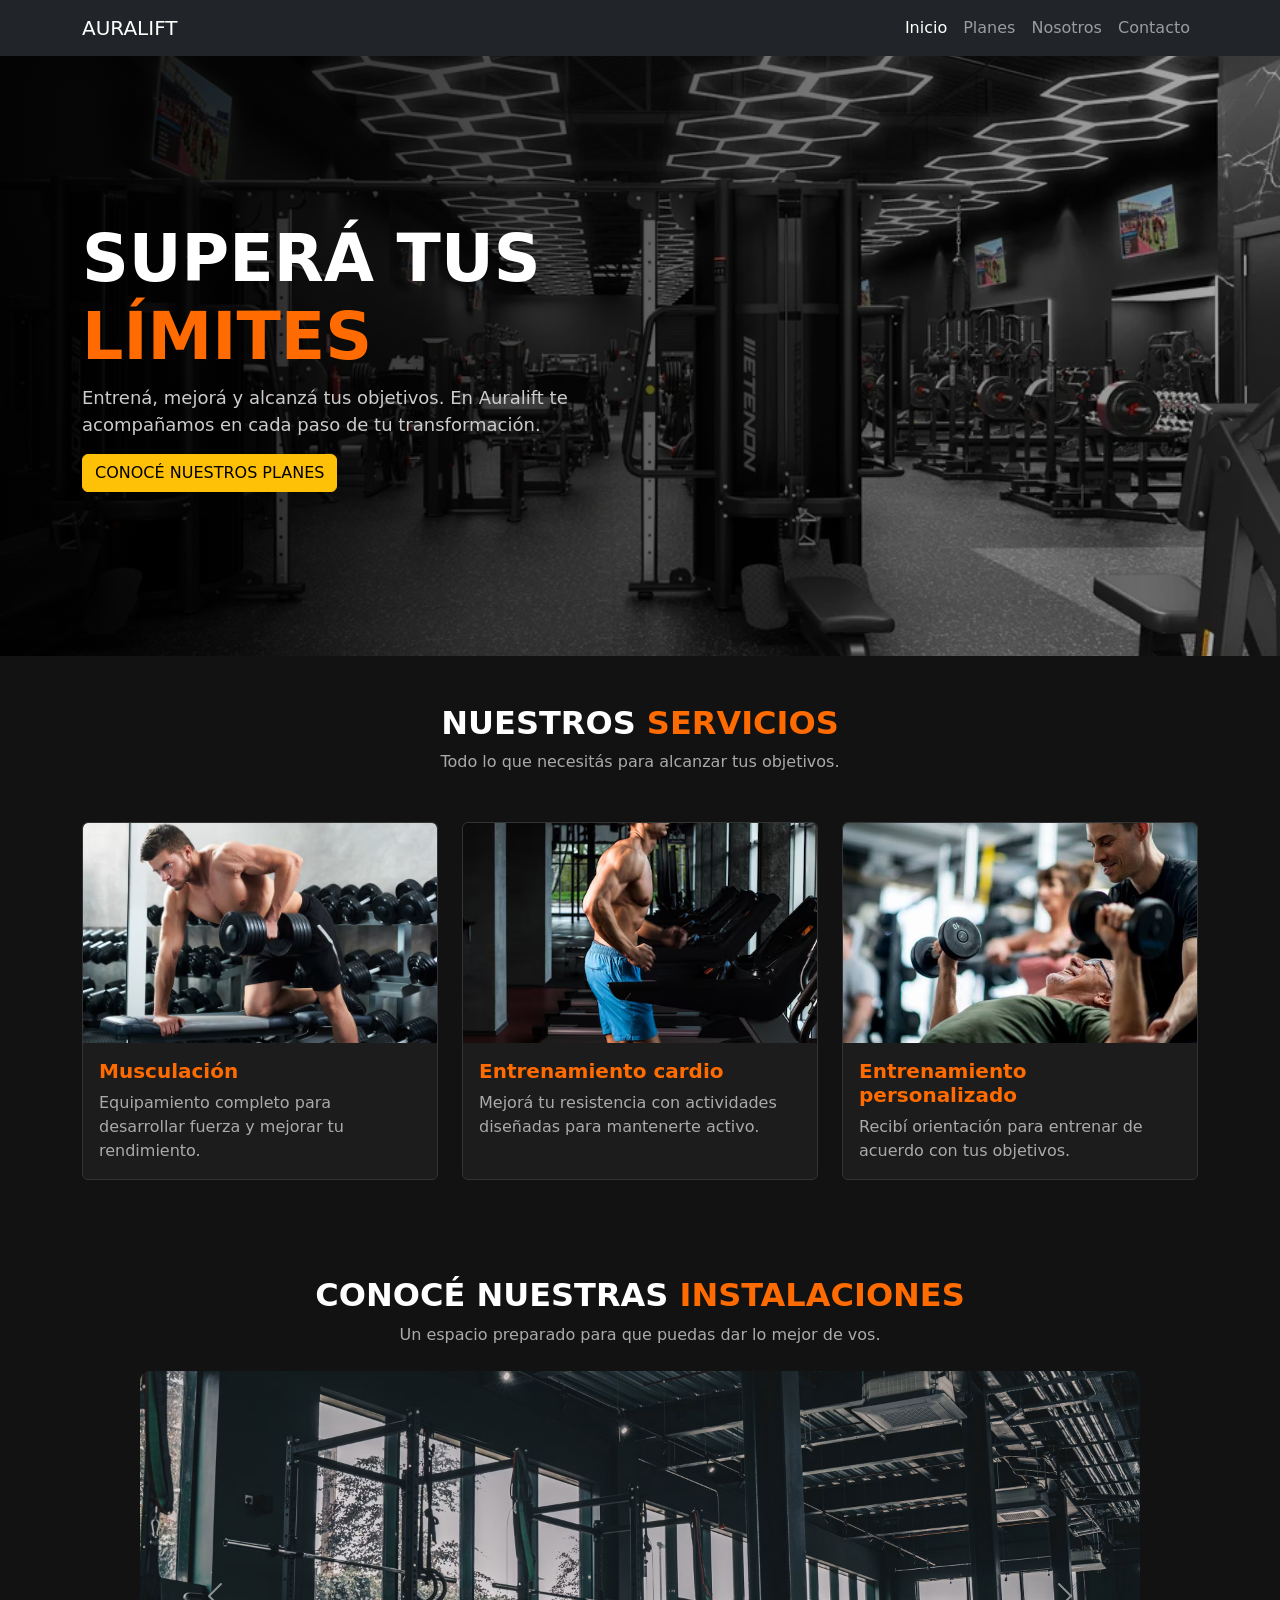
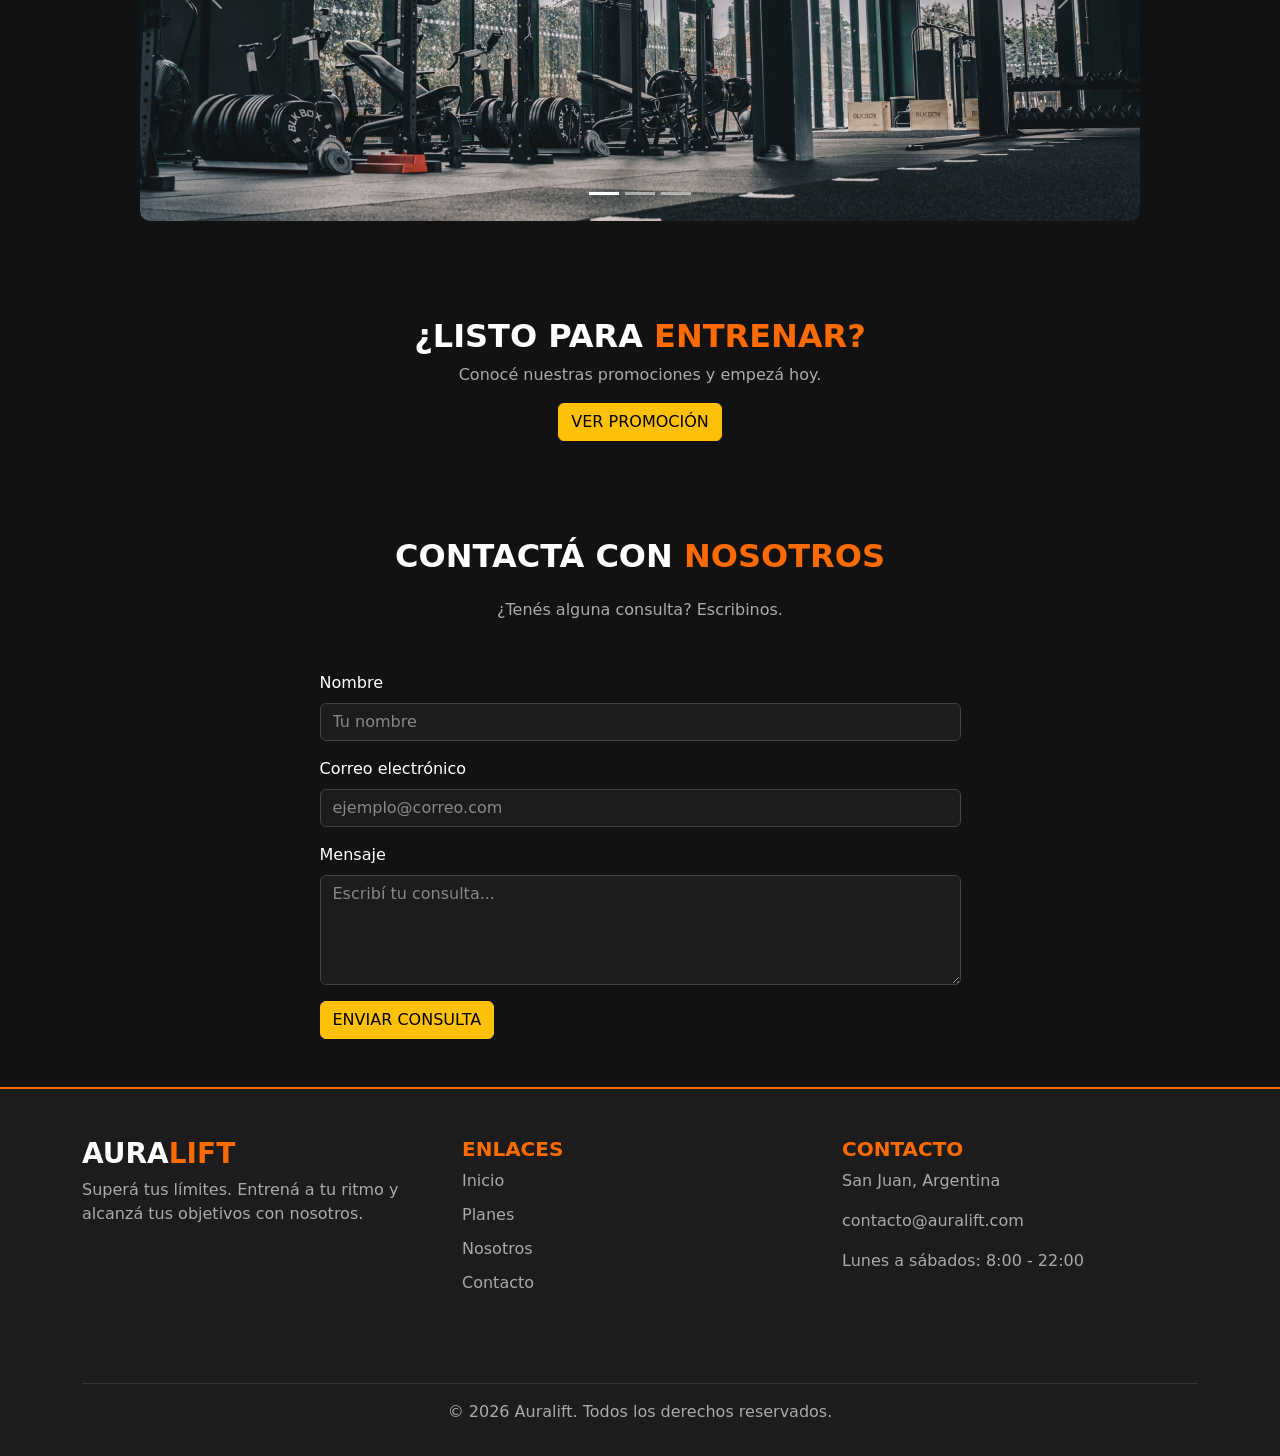
==== index.html @ 7c5eb2bb "Add files via upload" ====
<!DOCTYPE html>
<html lang="es">

<head>
    <meta charset="UTF-8">
    <meta name="viewport" content="width=device-width, initial-scale=1.0">

    <title>Auralift | Gimnasio</title>

    <link href="https://cdn.jsdelivr.net/npm/bootstrap@5.3.8/dist/css/bootstrap.min.css" rel="stylesheet">

    <link rel="stylesheet" href="css/estilos.css">
</head>

<body>

<nav class="navbar navbar-expand-lg navbar-dark bg-dark">
    <div class="container">

        <a class="navbar-brand" href="index.html">
            AURALIFT
        </a>

        <button class="navbar-toggler" type="button"
            data-bs-toggle="collapse"
            data-bs-target="#menuPrincipal">

            <span class="navbar-toggler-icon"></span>

        </button>

        <div class="collapse navbar-collapse" id="menuPrincipal">

            <ul class="navbar-nav ms-auto">

                <li class="nav-item">
                    <a class="nav-link active" href="index.html">Inicio</a>
                </li>

                <li class="nav-item">
                    <a class="nav-link" href="planes.html">Planes</a>
                </li>

                <li class="nav-item">
                    <a class="nav-link" href="nosotros.html">Nosotros</a>
                </li>

                <li class="nav-item">
                    <a class="nav-link" href="contacto.html">Contacto</a>
                </li>

            </ul>

        </div>

    </div>
</nav>
<header class="hero">

    <div class="container">
        <div class="row align-items-center">

            <div class="col-lg-7">

                <h1>
                    SUPERÁ TUS
                    <span>LÍMITES</span>
                </h1>

                <p>
                    Entrená, mejorá y alcanzá tus objetivos.
                    En Auralift te acompañamos en cada paso
                    de tu transformación.
                </p>

                <a href="planes.html" class="btn btn-warning">
                    CONOCÉ NUESTROS PLANES
                </a>

            </div>

        </div>
    </div>

</header>
<section class="servicios py-5">

    <div class="container">

        <div class="text-center mb-5">
            <h2>NUESTROS <span>SERVICIOS</span></h2>
            <p>Todo lo que necesitás para alcanzar tus objetivos.</p>
        </div>

        <div class="row g-4">

            <div class="col-md-4">
                <div class="card servicio-card h-100">
                    <img src="img/musculacion.jpg" class="card-img-top" alt="Área de musculación">

                    <div class="card-body">
                        <h5 class="card-title">Musculación</h5>
                        <p class="card-text">
                            Equipamiento completo para desarrollar
                            fuerza y mejorar tu rendimiento.
                        </p>
                    </div>
                </div>
            </div>

            <div class="col-md-4">
                <div class="card servicio-card h-100">
                    <img src="img/cardio.jpg" class="card-img-top" alt="Área de cardio">

                    <div class="card-body">
                        <h5 class="card-title">Entrenamiento cardio</h5>
                        <p class="card-text">
                            Mejorá tu resistencia con actividades
                            diseñadas para mantenerte activo.
                        </p>
                    </div>
                </div>
            </div>

            <div class="col-md-4">
                <div class="card servicio-card h-100">
                    <img src="img/entrenador.jpg" class="card-img-top" alt="Entrenamiento personalizado">

                    <div class="card-body">
                        <h5 class="card-title">Entrenamiento personalizado</h5>
                        <p class="card-text">
                            Recibí orientación para entrenar
                            de acuerdo con tus objetivos.
                        </p>
                    </div>
                </div>
            </div>

        </div>

    </div>

</section>
<section class="galeria py-5">

    <div class="container">

        <div class="text-center mb-4">
            <h2>CONOCÉ NUESTRAS <span>INSTALACIONES</span></h2>
            <p>Un espacio preparado para que puedas dar lo mejor de vos.</p>
        </div>

        <div id="carruselAuralift" class="carousel slide" data-bs-ride="carousel">

            <div class="carousel-indicators">

                <button type="button" data-bs-target="#carruselAuralift"
                    data-bs-slide-to="0" class="active"></button>

                <button type="button" data-bs-target="#carruselAuralift"
                    data-bs-slide-to="1"></button>

                <button type="button" data-bs-target="#carruselAuralift"
                    data-bs-slide-to="2"></button>

            </div>

            <div class="carousel-inner">

                <div class="carousel-item active">
                    <img src="img/galeria1.jpg" class="d-block w-100"
                        alt="Instalaciones del gimnasio">
                </div>

                <div class="carousel-item">
                    <img src="img/galeria2.jpg" class="d-block w-100"
                        alt="Equipamiento de musculación">
                </div>

                <div class="carousel-item">
                    <img src="img/galeria3.jpg" class="d-block w-100"
                        alt="Zona de entrenamiento">
                </div>

            </div>

            <button class="carousel-control-prev" type="button"
                data-bs-target="#carruselAuralift" data-bs-slide="prev">

                <span class="carousel-control-prev-icon"></span>

            </button>

            <button class="carousel-control-next" type="button"
                data-bs-target="#carruselAuralift" data-bs-slide="next">

                <span class="carousel-control-next-icon"></span>

            </button>

        </div>

    </div>

</section>
<section class="promocion py-5 text-center">

    <div class="container">

        <h2>¿LISTO PARA <span>ENTRENAR?</span></h2>

        <p>Conocé nuestras promociones y empezá hoy.</p>

        <button type="button" class="btn btn-warning"
            data-bs-toggle="modal"
            data-bs-target="#modalPromocion">
            VER PROMOCIÓN
        </button>

    </div>

</section>


<div class="modal fade" id="modalPromocion" tabindex="-1">

    <div class="modal-dialog modal-dialog-centered">

        <div class="modal-content">

            <div class="modal-header">
                <h5 class="modal-title">PROMOCIÓN AURALIFT</h5>

                <button type="button" class="btn-close"
                    data-bs-dismiss="modal"></button>
            </div>

            <div class="modal-body">
                ¡Empezá a entrenar con nosotros!

                Consultá nuestros planes y encontrá
                la membresía ideal para vos.
            </div>

            <div class="modal-footer">

                <a href="planes.html" class="btn btn-warning">
                    VER PLANES
                </a>

                <button type="button" class="btn btn-secondary"
                    data-bs-dismiss="modal">
                    CERRAR
                </button>

            </div>

        </div>

    </div>

</div> 
<section class="contacto py-5">

    <div class="container">

        <div class="text-center mb-5">
            <h2>CONTACTÁ CON <span>NOSOTROS</span></h2>
            <p>¿Tenés alguna consulta? Escribinos.</p>
        </div>

        <div class="row justify-content-center">

            <div class="col-lg-7">

                <form>

                    <div class="mb-3">
                        <label for="nombre" class="form-label">Nombre</label>
                        <input type="text" class="form-control"
                            id="nombre" placeholder="Tu nombre" required>
                    </div>

                    <div class="mb-3">
                        <label for="email" class="form-label">Correo electrónico</label>
                        <input type="email" class="form-control"
                            id="email" placeholder="ejemplo@correo.com" required>
                    </div>

                    <div class="mb-3">
                        <label for="mensaje" class="form-label">Mensaje</label>
                        <textarea class="form-control" id="mensaje"
                            rows="4" placeholder="Escribí tu consulta..." required></textarea>
                    </div>

                    <button type="submit" class="btn btn-warning">
                        ENVIAR CONSULTA
                    </button>

                </form>

            </div>

        </div>

    </div>

</section>
<footer class="footer">

    <div class="container">

        <div class="row py-5">

            <div class="col-md-4 mb-4">
                <h3>AURA<span>LIFT</span></h3>
                <p>
                    Superá tus límites. Entrená a tu ritmo
                    y alcanzá tus objetivos con nosotros.
                </p>
            </div>

            <div class="col-md-4 mb-4">
                <h5>ENLACES</h5>

                <ul class="footer-links">
                    <li><a href="index.html">Inicio</a></li>
                    <li><a href="planes.html">Planes</a></li>
                    <li><a href="nosotros.html">Nosotros</a></li>
                    <li><a href="contacto.html">Contacto</a></li>
                </ul>
            </div>

            <div class="col-md-4 mb-4">
                <h5>CONTACTO</h5>
                <p>San Juan, Argentina</p>
                <p>contacto@auralift.com</p>
                <p>Lunes a sábados: 8:00 - 22:00</p>
            </div>

        </div>

        <div class="footer-bottom text-center py-3">
            <p>© 2026 Auralift. Todos los derechos reservados.</p>
        </div>

    </div>

</footer>
<script src="https://cdn.jsdelivr.net/npm/bootstrap@5.3.8/dist/js/bootstrap.bundle.min.js"></script>
    <script src="js/script.js"></script>

</body>

</html>
---- css/estilos.css ----
body {
    background-color: #121212;
    color: #ffffff;
}

.hero {
    min-height: 600px;
    display: flex;
    align-items: center;

    background-image:
        linear-gradient(
            to right,
            rgba(0, 0, 0, 0.95),
            rgba(0, 0, 0, 0.3)
        ),
        url("../img/gimnasio.jpg");

    background-size: cover;
    background-position: center;
}

.hero h1 {
    font-size: 65px;
    font-weight: 800;
}

.hero h1 span {
    color: #ff6b00;
}

.hero p {
    font-size: 18px;
    color: #cccccc;
    max-width: 500px;
}
.servicios h2 {
    font-weight: 800;
}

.servicios h2 span {
    color: #ff6b00;
}

.servicios p {
    color: #aaaaaa;
}

.servicio-card {
    background-color: #1c1c1c;
    color: white;
    border: 1px solid #333333;
    overflow: hidden;
}

.servicio-card img {
    height: 220px;
    object-fit: cover;
}

.servicio-card .card-title {
    color: #ff6b00;
    font-weight: bold;
}
.galeria h2 {
    font-weight: 800;
}

.galeria h2 span {
    color: #ff6b00;
}

.galeria p {
    color: #aaaaaa;
}

.galeria .carousel {
    max-width: 1000px;
    margin: auto;
}

.galeria .carousel-item img {
    height: 450px;
    object-fit: cover;
    border-radius: 10px;
}
.footer {
    background-color: #1c1c1c;
    border-top: 2px solid #ff6b00;
}

.footer h3 {
    font-weight: 800;
}

.footer h3 span {
    color: #ff6b00;
}

.footer h5 {
    color: #ff6b00;
    font-weight: bold;
}

.footer p {
    color: #aaaaaa;
}

.footer-links {
    list-style: none;
    padding: 0;
}

.footer-links li {
    margin-bottom: 10px;
}

.footer-links a {
    color: #aaaaaa;
    text-decoration: none;
    transition: color 0.3s;
}

.footer-links a:hover {
    color: #ff6b00;
}

.footer-bottom {
    border-top: 1px solid #333333;
}
.promocion h2 {
    font-weight: 800;
}

.promocion h2 span {
    color: #ff6b00;
}

.promocion p {
    color: #aaaaaa;
}

.modal-content {
    background-color: #1c1c1c;
    color: white;
    border: 1px solid #ff6b00;
}

.modal-header,
.modal-footer {
    border-color: #333333;
}

.modal-title {
    color: #ff6b00;
    font-weight: bold;
}
.contacto h2 {
    font-weight: 800;
}

.contacto h2 span {
    color: #ff6b00;
}

.contacto p {
    color: #aaaaaa;
}

.contacto .form-label {
    color: white;
}

.contacto .form-control {
    background-color: #1c1c1c;
    border: 1px solid #444444;
    color: white;
}

.contacto .form-control:focus {
    border-color: #ff6b00;
    box-shadow: 0 0 5px rgba(255, 107, 0, 0.5);
}

.contacto .form-control::placeholder {
    color: #888888;
}
/* Planes */
/* ENCABEZADO DE PLANES */

.planes-header h1 {
    font-size: 45px;
    font-weight: 800;
}

.planes-header h1 span {
    color: #ff6b00;
}

.planes-header p {
    color: #aaaaaa;
}


/* TARJETAS DE PLANES */

.plan-card {
    background-color: #1c1c1c;
    color: white;
    border: 1px solid #333333;
    transition: transform 0.3s, border-color 0.3s;
}

.plan-card:hover {
    transform: translateY(-8px);
    border-color: #ff6b00;
}

.plan-card h3 {
    color: #ff6b00;
    font-weight: 800;
}

.plan-card h2 {
    font-size: 38px;
    font-weight: bold;
}

.plan-card .periodo {
    color: #aaaaaa;
}

.plan-card ul {
    list-style: none;
    padding: 0;
    margin: 25px 0;
}

.plan-card li {
    margin-bottom: 15px;
}

.plan-card hr {
    border-color: #555555;
}

.plan-destacado {
    border: 2px solid #ff6b00;
}

/* ===== PAGINA NOSOTROS ===== */

.nosotros-hero {
    padding: 100px 0;
}

.nosotros-hero h1 {
    font-size: 3rem;
    font-weight: bold;
    margin-bottom: 25px;
}

.nosotros-hero p {
    font-size: 1.1rem;
    line-height: 1.8;
    margin-bottom: 30px;
}

.filosofia h2,
.valores h2,
.instalaciones h2 {
    color: #ff7518;
    font-weight: bold;
    margin-bottom: 25px;
}

.filosofia p,
.valores p,
.instalaciones p {
    line-height: 1.7;
}

.valores .card {
    background-color: #1c1c1c;
    color: white;
    border: 1px solid #333;
    transition: transform 0.3s;
}

.valores .card:hover {
    transform: translateY(-8px);
}

.valores .card h3 {
    color: #ff7518;
    margin-bottom: 15px;
}

.instalaciones img {
    width: 100%;
    height: 280px;
    object-fit: cover;
}
/* ===== MAPA DE CONTACTO ===== */

.mapa h2 {
    color: #ff7518;
    font-weight: bold;
}

.mapa-contenedor {
    overflow: hidden;
    border-radius: 12px;
    border: 1px solid #333;
}

.mapa-contenedor iframe {
    display: block;
}

/* ===== PAGINA CONTACTO ===== */

.contacto h1 {
    color: #ff7518;
    font-size: 2.8rem;
    font-weight: bold;
}

.contacto h2 {
    font-weight: bold;
    margin-bottom: 20px;
}

.contacto p {
    line-height: 1.7;
}

.formulario-contacto {
    background-color: #1c1c1c;
    padding: 30px;
    border-radius: 12px;
    border: 1px solid #333;
}

.formulario-contacto h2 {
    color: #ff7518;
}

.formulario-contacto .form-label {
    color: white;
}

.formulario-contacto .form-control {
    background-color: #292929;
    border: 1px solid #444;
    color: white;
}

.formulario-contacto .form-control::placeholder {
    color: #aaa;
}

.formulario-contacto .form-control:focus {
    background-color: #292929;
    border-color: #ff7518;
    box-shadow: 0 0 0 0.2rem rgba(255, 117, 24, 0.2);
    color: white;
}

.redes-sociales h3 {
    font-size: 1.2rem;
    margin-bottom: 15px;
}

.redes-sociales a {
    color: #ff7518;
    font-size: 1.8rem;
    margin-right: 15px;
    text-decoration: none;
    transition: color 0.3s;
}

.redes-sociales a:hover {
    color: white;
}

/* ===== AJUSTES RESPONSIVE ===== */

@media (max-width: 768px) {

    .nosotros-hero {
        padding: 60px 0;
        text-align: center;
    }

    .nosotros-hero h1 {
        font-size: 2.2rem;
    }

    .nosotros-hero img {
        margin-top: 30px;
    }

    .filosofia,
    .valores,
    .instalaciones,
    .contacto,
    .mapa {
        padding-top: 40px !important;
        padding-bottom: 40px !important;
    }

    .formulario-contacto {
        padding: 20px;
    }

    .mapa-contenedor iframe {
        height: 300px;
    }

}/* Botones naranjas */
.btn-naranja {
    display: inline-block;
    background-color: #ff7518;
    color: white;
    padding: 12px 25px;
    border: none;
    border-radius: 6px;
    text-decoration: none;
    font-weight: bold;
    transition: 0.3s;
}

.btn-naranja:hover {
    background-color: #e66510;
    color: white;
}
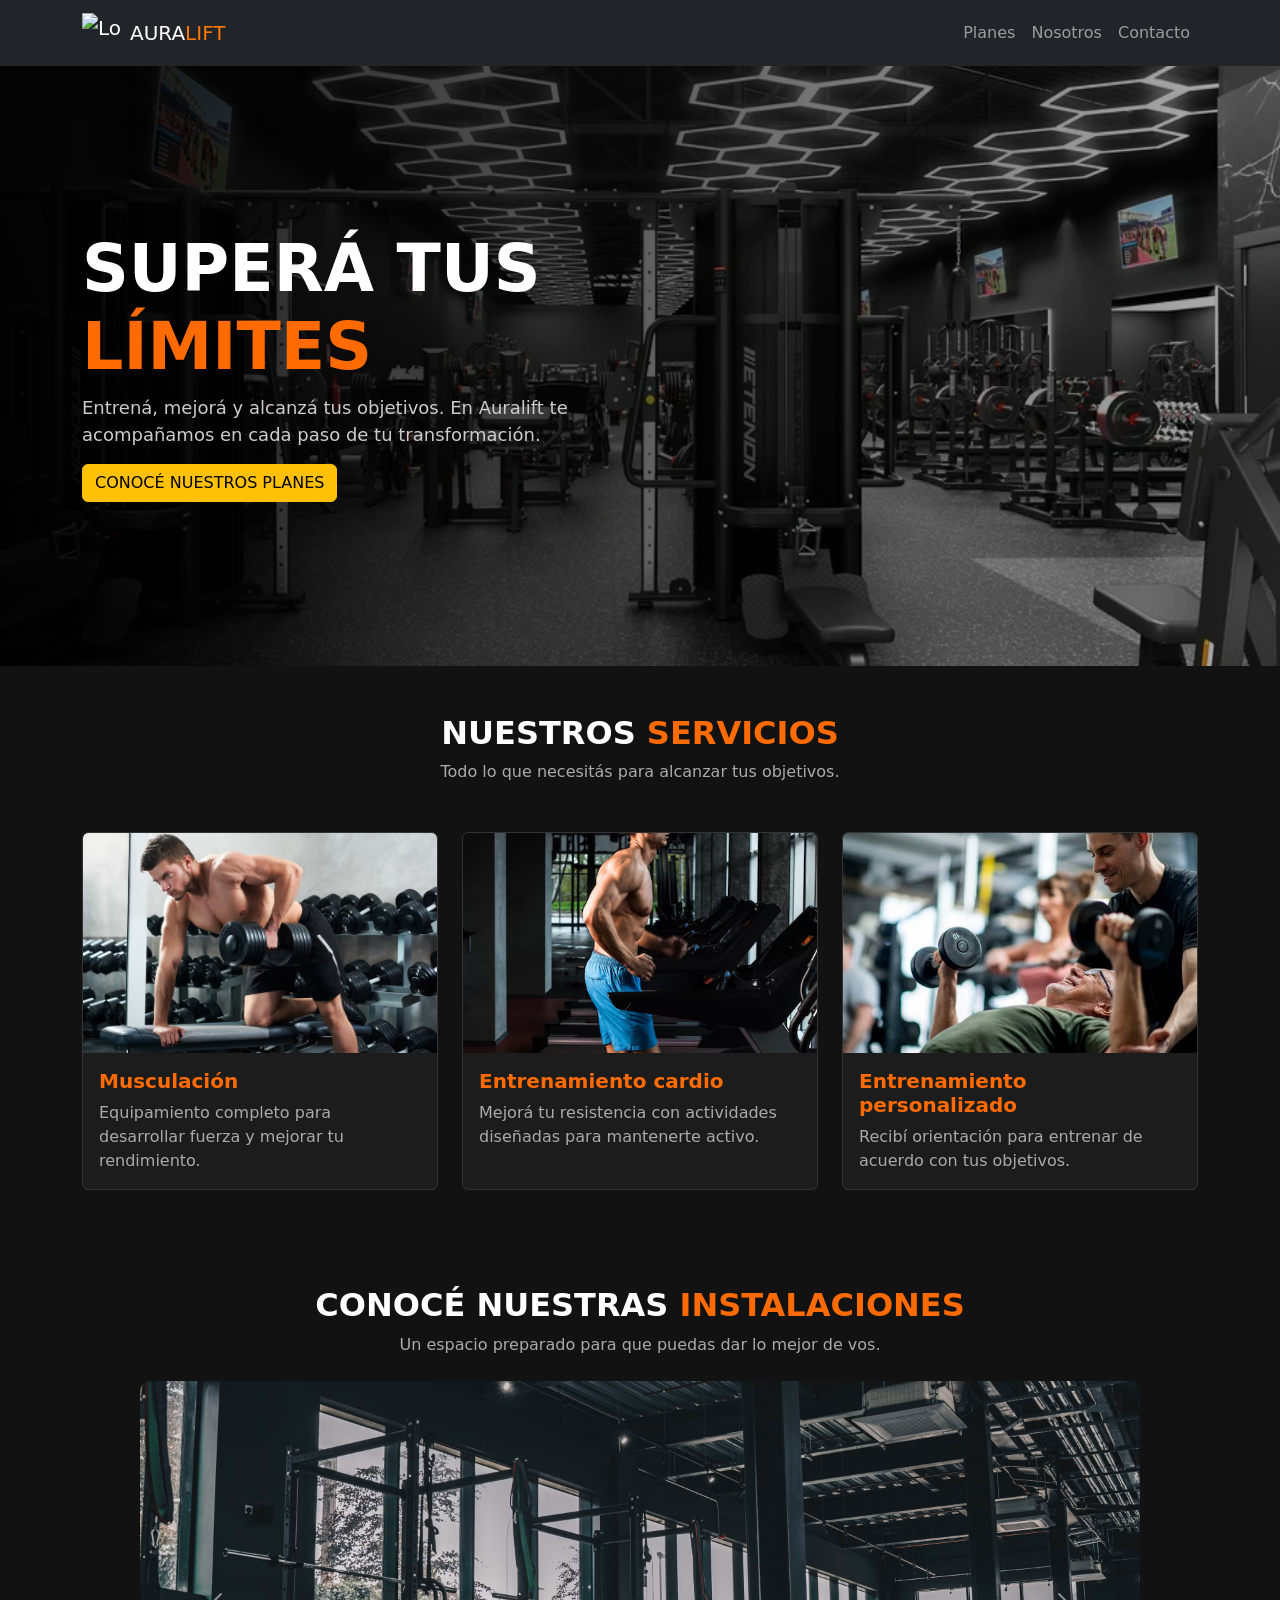
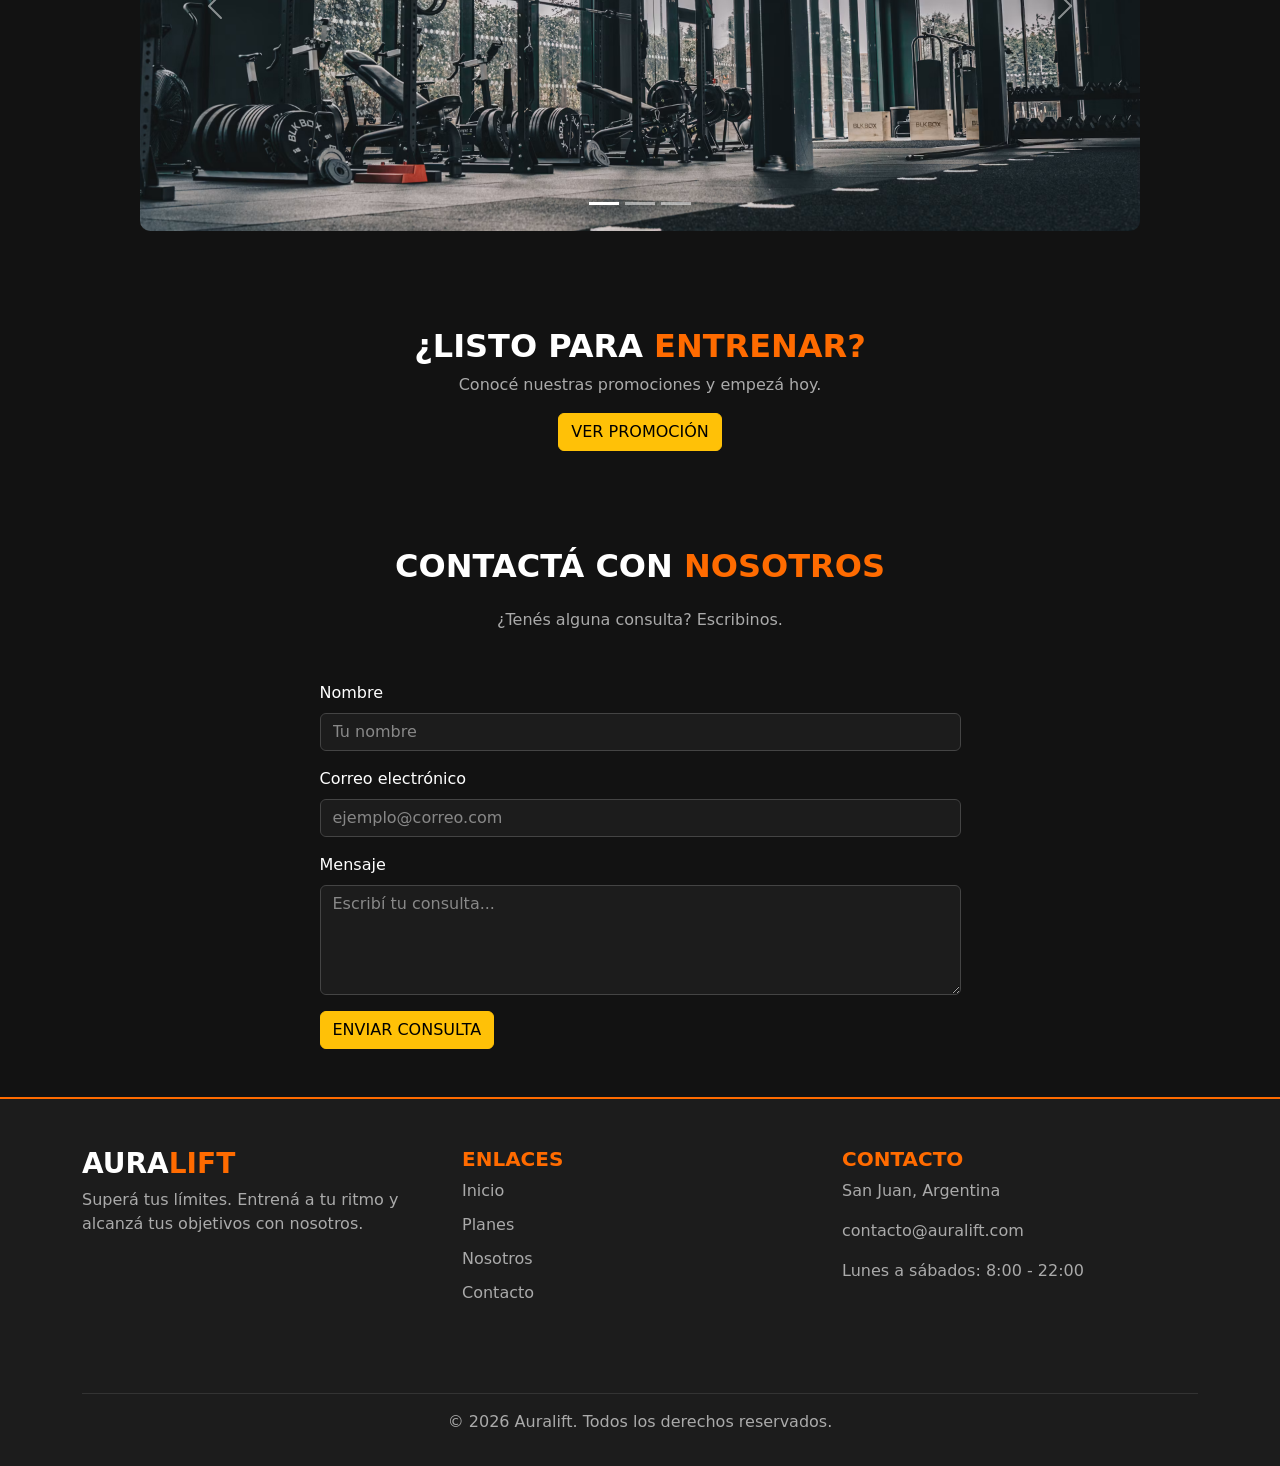
==== commit 1cf0d0b8: "Update index.html" ====
--- a/index.html
+++ b/index.html
@@ -10,16 +10,24 @@
     <link href="https://cdn.jsdelivr.net/npm/bootstrap@5.3.8/dist/css/bootstrap.min.css" rel="stylesheet">
 
     <link rel="stylesheet" href="css/estilos.css">
+
+    <link rel="icon" type="image/svg+xml" href="img/favicon.svg">
+
 </head>
 
 <body>
 
-<nav class="navbar navbar-expand-lg navbar-dark bg-dark">
-    <div class="container">
-
-        <a class="navbar-brand" href="index.html">
-            AURALIFT
-        </a>
+<nav class="navbar navbar-expand-lg sticky-top navbar-dark bg-dark">
+    <div class="container">
+
+        <a class="navbar-brand d-flex align-items-center" href="index.html">
+
+    <img src="img/favicon.svg" alt="Logo Auralift"
+         width="40" height="40" class="me-2">
+
+    <span class="text-white">AURA</span><span style="color: #ff7900;">LIFT</span>
+
+</a>
 
         <button class="navbar-toggler" type="button"
             data-bs-toggle="collapse"
@@ -33,9 +41,7 @@
 
             <ul class="navbar-nav ms-auto">
 
-                <li class="nav-item">
-                    <a class="nav-link active" href="index.html">Inicio</a>
-                </li>
+            
 
                 <li class="nav-item">
                     <a class="nav-link" href="planes.html">Planes</a>
@@ -348,8 +354,8 @@
 
 </footer>
 <script src="https://cdn.jsdelivr.net/npm/bootstrap@5.3.8/dist/js/bootstrap.bundle.min.js"></script>
-    <script src="js/script.js"></script>
+    
 
 </body>
 
-</html>+</html>
